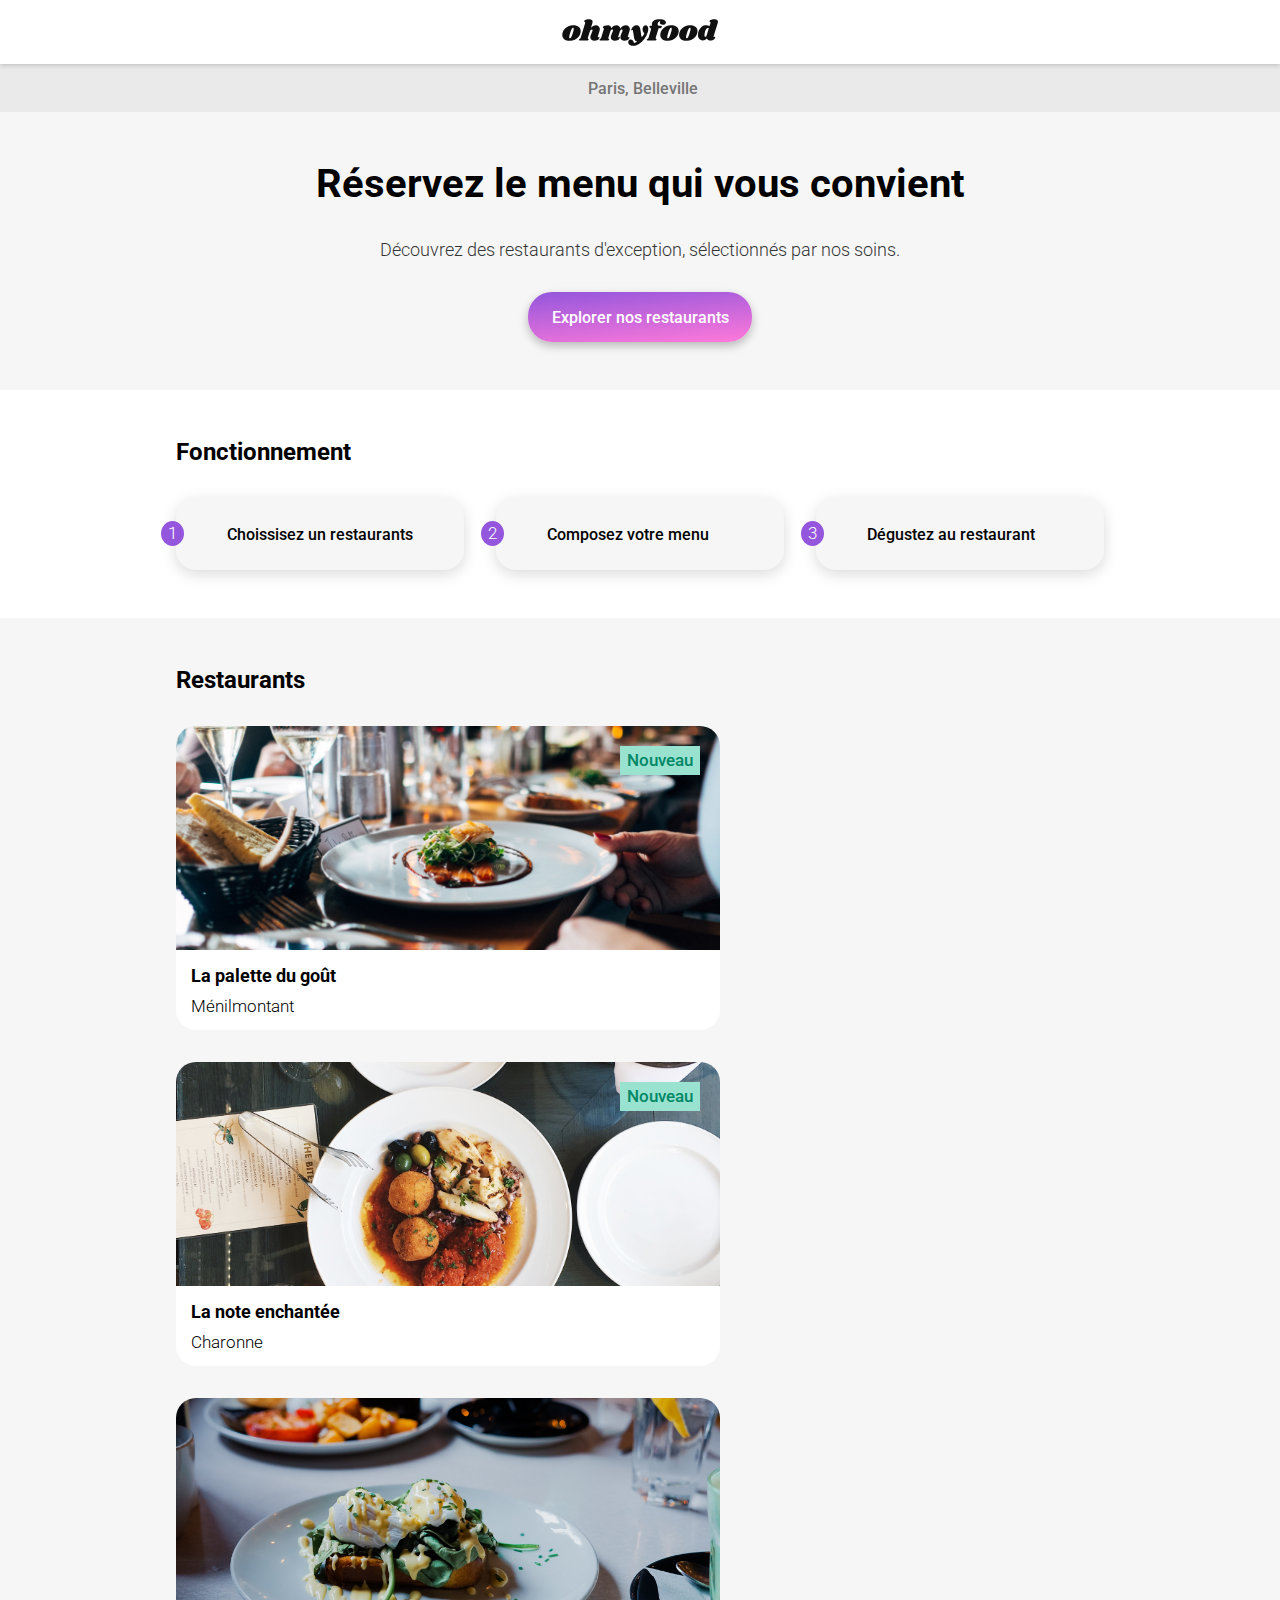
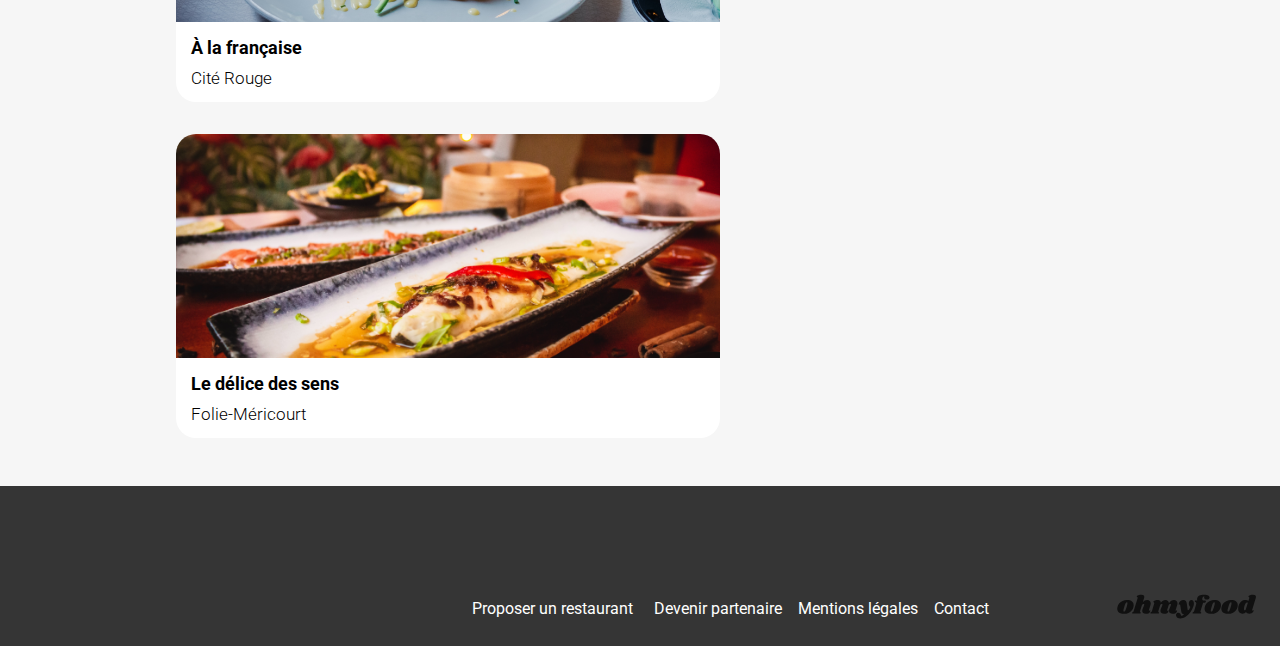
==== index.html @ 573a93ed "Ajout css du footer" ====
<!DOCTYPE html>
<html lang="en">

<head>
    <meta charset="UTF-8">
    <meta name="viewport" content="width=device-width, initial-scale=1.0">
    <title>Oh My Food</title>

    <link rel="stylesheet" href="https://cdnjs.cloudflare.com/ajax/libs/font-awesome/6.1.1/css/all.min.css"
        integrity="sha512-KfkfwYDsLkIlwQp6LFnl8zNdLGxu9YAA1QvwINks4PhcElQSvqcyVLLD9aMhXd13uQjoXtEKNosOWaZqXgel0g=="
        crossorigin="anonymous" referrerpolicy="no-referrer">
    <link rel="stylesheet" href="css/style.css">
</head>

<body>

    <header>
        <div class="nav">
            <img src="./images/logo/ohmyfood@2x.svg" alt="Logo Ohmyfood">
        </div>
        <div class="location">
            <i class="fa-solid fa-location-dot"></i>
            <input type="text" id="location-name" name="location-name" size="11" placeholder="Paris, Belleville">
        </div>
    </header>

    <main>

        <section class="introduction">
            <h1>Réservez le menu qui vous convient</h1>
            <h4>Découvrez des restaurants d'exception, sélectionnés par nos soins.</h4>
            <button class="btn">Explorer nos restaurants</button>
        </section>

        <section class="fonctionnement">
            <h3>Fonctionnement</h3>

            <div class="fonctionnement-container">
                <div class="fonctionnement-content">
                    <div class="fonctionnement-chiffre">
                        <p>1</p>
                    </div>
                    <i class="fa-solid fa-mobile-screen-button"></i>
                    <h6>Choissisez un restaurants</h6>
                </div>

                <div class="fonctionnement-content">
                    <div class="fonctionnement-chiffre">
                        <p>2</p>
                    </div>
                    <i class="fa-solid fa-list-ul"></i>
                    <h6>Composez votre menu</h6>
                </div>

                <div class="fonctionnement-content">
                    <div class="fonctionnement-chiffre">
                        <p>3</p>
                    </div>
                    <i class="fa-solid fa-store"></i>
                    <h6>Dégustez au restaurant</h6>
                </div>
            </div>
        </section>

        <section class="restaurants">

            <h3>Restaurants</h3>

            <div class="restaurants-container">
                <a href="menu-palette.html">
                    <article class="card card-information">
                        <div class="card-new">
                            <p>Nouveau</p>
                        </div>
                        <img src="./images/restaurants/jay-wennington-N_Y88TWmGwA-unsplash.jpg"
                            alt="Image du menu La palette du goût">
                        <div class="card-content">
                            <div class="card-txt">
                                <h5 class="card-title">La palette du goût</h5>
                                <p class="card-subtitle">Ménilmontant</p>
                            </div>
                            <div class="card-like">
                                <i class="fa-regular fa-heart" aria-hidden="true"></i>
                            </div>
                        </div>
                    </article>
                </a>

                <a href="menu-note.html">
                    <article class="card card-information">
                        <div class="card-new">
                            <p>Nouveau</p>
                        </div>
                        <img src="./images/restaurants/stil-u2Lp8tXIcjw-unsplash.jpg"
                            alt="Image du menu La note enchantée">
                        <div class="card-content">
                            <div class="card-txt">
                                <h5 class="card-title">La note enchantée</h5>
                                <p class="card-subtitle">Charonne</p>
                            </div>
                            <div class="card-like">
                                <i class="fa-regular fa-heart" aria-hidden="true"></i>
                            </div>
                        </div>
                    </article>
                </a>

                <a href="menu-francais.html">
                    <article class="card card-information">
                        <img src="./images/restaurants/toa-heftiba-DQKerTsQwi0-unsplash.jpg"
                            alt="Image du menu À la française">
                        <div class="card-content">
                            <div class="card-txt">
                                <h5 class="card-title">À la française</h5>
                                <p class="card-subtitle">Cité Rouge</p>
                            </div>
                            <div class="card-like">
                                <i class="fa-regular fa-heart" aria-hidden="true"></i>
                            </div>
                        </div>
                    </article>
                </a>

                <a href="menu-delice.html">
                    <article class="card card-information">
                        <img src="./images/restaurants/louis-hansel-shotsoflouis-qNBGVyOCY8Q-unsplash.jpg"
                            alt="Image du menu Le délice des sens">
                        <div class="card-content">
                            <div class="card-txt">
                                <h5 class="card-title">Le délice des sens</h5>
                                <p class="card-subtitle">Folie-Méricourt</p>
                            </div>
                            <div class="card-like">
                                <i class="fa-regular fa-heart" aria-hidden="true"></i>
                            </div>
                        </div>
                    </article>
                </a>
            </div>

        </section>

    </main>


    <footer>
        <div class="footer"><div class="footer-logo">
            <img src="./images/logo/ohmyfood@2x.svg" alt="Logo Ohmyfood footer">
        </div>
        <div class="footer-lien">
            <ul>
                <li>
                    <a href=""><i class="fa-solid fa-utensils"></i> Proposer un restaurant</a>
                    <a href=""><i class="fa-solid fa-handshake"></i> Devenir partenaire</a>
                    <a href="">Mentions légales</a>
                    <a href="">Contact</a>
                </li>
            </ul>
        </div></div>
        
    </footer>


</body>

</html>
---- css/style.css ----
@import url("https://fonts.googleapis.com/css2?family=Roboto:ital,wght@0,100;0,300;0,400;0,500;0,700;0,900;1,400;1,500&family=Shrikhand&display=swap");
.btn {
  height: 3.125rem;
  width: 14rem;
  background: linear-gradient(175deg, #9356DC 0%, #FF79DA 100%);
  box-shadow: 0px 4px 10px 0px rgba(0, 0, 0, 0.25);
  border-radius: 1.5rem;
  border: none;
  font-family: "Roboto", sans-serif;
  font-size: 1rem;
  font-weight: 500;
  line-height: normal;
  color: #000000;
  color: #fff;
}
.btn:hover {
  background: linear-gradient(0deg, rgba(255, 255, 255, 0.15) 0%, rgba(255, 255, 255, 0.15) 100%), linear-gradient(182deg, #9356DC 0%, #FF79DA 100%);
  box-shadow: 0px 4px 15px 0px rgba(0, 0, 0, 0.35);
}

footer {
  width: 100%;
  padding: 1.4rem 1.5rem;
  background-color: #353535;
}

.footer {
  display: flex;
  flex-direction: column;
  gap: 1rem;
}

footer ul {
  list-style-type: none;
  margin: unset;
  padding: unset;
}

footer li {
  display: flex;
  flex-direction: column;
  gap: 0.75rem;
  cursor: pointer;
}

footer a {
  color: #fff;
  font-family: Roboto;
  font-size: 1rem;
  font-style: normal;
  font-weight: 400;
}

.fa-utensils,
.fa-handshake {
  padding-right: 5px;
}

footer img {
  width: 8.6875rem;
  height: 1.6875rem;
}

.footer-logo path {
  fill: #fff;
}

/****** Media queries ***********/
@media screen and (min-width: 768px) {
  footer {
    display: flex;
    justify-content: flex-end;
    align-items: flex-end;
    height: 10rem;
  }
  .footer {
    flex-direction: row-reverse;
    align-items: center;
    gap: 8rem;
  }
  footer li {
    flex-direction: row;
    gap: 1rem;
  }
}
.nav {
  display: flex;
  justify-content: center;
  align-items: center;
  height: 4rem;
  background-color: #fff;
  box-shadow: 0px 2px 4px 0px rgba(0, 0, 0, 0.15);
  position: relative;
  z-index: 99;
}

.nav img {
  height: 3vh;
}

.nav-btn-return {
  position: absolute;
  left: 15px;
}

.fa-arrow-left {
  font-size: 1.25rem;
}

.location {
  display: flex;
  justify-content: center;
  align-items: center;
  gap: 1rem;
  height: 3rem;
  background-color: #EAEAEA;
}

input {
  font-family: "Roboto", sans-serif;
  font-size: 1rem;
  font-weight: 500;
  line-height: normal;
  color: #000000;
  border: none;
  background-color: transparent;
}

/*main {
    display: flex;
    flex-direction: column;
    gap: 5rem;
}*/
.introduction {
  width: 100%;
  display: flex;
  flex-direction: column;
  align-items: center;
  gap: 2rem;
  padding: 3rem 0;
  background-color: #F6F6F6;
  text-align: center;
}

.fonctionnement {
  display: flex;
  flex-direction: column;
  gap: 2rem;
  padding: 3rem 1rem;
}

.fonctionnement-container {
  display: flex;
  flex-direction: column;
  align-items: center;
  gap: 2rem;
}

.fonctionnement-content {
  width: 20rem;
  height: 4.5rem;
  border-radius: 1.25rem;
  background-color: #F6F6F6;
  box-shadow: 0px 4px 15px 0px rgba(0, 0, 0, 0.15);
  display: flex;
  align-items: center;
  gap: 1rem;
  position: relative;
  padding: 35px;
}

.fonctionnement-chiffre {
  width: 8%;
  height: 35%;
  background-color: #9356DC;
  border-radius: 100%;
  display: flex;
  align-items: center;
  justify-content: center;
  position: absolute;
  top: 22.5px;
  left: -15px;
}

.fonctionnement-chiffre p {
  color: #FFFFFF;
}

.fa-mobile-screen-button,
.fa-list-ul {
  color: #7E7E7E;
}

.fa-store {
  color: #9356DC;
}

.restaurants {
  padding: 3rem 1rem;
  background-color: #F6F6F6;
}

.restaurants-container {
  display: flex;
  flex-direction: column;
  gap: 2rem;
  margin-top: 2rem;
}

.card-information {
  position: relative;
  display: flex;
  flex-direction: column;
  width: 100%;
}

.card-information .card-new {
  position: absolute;
  top: 20px;
  right: 20px;
  display: flex;
  justify-content: center;
  align-items: center;
  background-color: #99E2D0;
  width: 5rem;
  height: 1.8rem;
}

.card-information .card-new p {
  color: #008766;
  font-weight: 500;
}

.card-information img {
  -o-object-fit: cover;
     object-fit: cover;
  height: 14rem;
  border-radius: 20px 20px 0 0;
}

.card-information .card-content {
  display: flex;
  flex-direction: row;
  align-items: center;
  justify-content: space-between;
  padding: 15px;
}

.card-information .card-title {
  padding-bottom: 10px;
}

.card-information .card-like .fa-heart {
  font-size: 2rem;
}

/****** Media queries ***********/
@media screen and (min-width: 768px) and (max-width: 1024px) {
  .restaurants {
    padding: 3rem 11rem;
  }
  .restaurants-container {
    flex-direction: row;
    flex-wrap: wrap;
    justify-content: space-between;
  }
  .card {
    width: 34rem;
    height: 19rem;
  }
}
@media screen and (min-width: 1024px) {
  .fonctionnement {
    padding: 3rem 11rem;
  }
  .fonctionnement-container {
    flex-direction: row;
    justify-content: space-between;
  }
  .restaurants {
    padding: 3rem 11rem;
  }
  .restaurants-container {
    flex-direction: row;
    flex-wrap: wrap;
    justify-content: space-between;
  }
  .card {
    width: 34rem;
    height: 19rem;
  }
}
.background-image-palette {
  background-image: url(/images/restaurants/toa-heftiba-DQKerTsQwi0-unsplash.jpg);
  background-position: center;
  background-size: cover;
  height: 17rem;
}

.main-information {
  width: 100%;
  background-color: #b4a7de;
  border-top-left-radius: 30px;
  border-top-right-radius: 30px;
  padding: 3rem 1rem;
  display: flex;
  flex-direction: column;
  gap: 3rem;
  align-items: center;
}

.menu-title {
  display: flex;
  align-items: center;
  justify-content: space-between;
  gap: 3rem;
}

.menu-subtitle h6 {
  font-weight: 300;
  text-transform: uppercase;
}

.line-menu-subtitle {
  width: 2.5rem;
  height: 0.1875rem;
  background-color: #99E2D0;
  margin: 5px 0;
}

.entree-container,
.plats-container,
.desserts-container {
  display: flex;
  flex-direction: column;
  gap: 0.75rem;
}

.card-menu {
  display: flex;
  align-items: flex-end;
  justify-content: space-between;
  padding: 1rem;
  width: 21rem;
  height: auto;
}

.card-menu-price span {
  color: #353535;
  font-family: Roboto;
  font-size: 1rem;
  font-weight: 700;
  line-height: normal;
}

.menu-btn {
  display: flex;
  justify-content: center;
}

/*@media screen and (min-width: 61.25em){}*/
* {
  box-sizing: border-box;
  margin: 0;
}

h1 {
  font-family: "Roboto", sans-serif;
  font-size: 1.5rem;
  font-weight: 700;
  line-height: normal;
  color: #000000;
}
@media screen and (min-width: 61.25em) {
  h1 {
    font-size: 2.5rem;
  }
}

h2 {
  font-family: "Shrikhand", cursive;
  font-size: 1.75rem;
  font-weight: 400;
  line-height: normal;
  color: #000000;
}

h3 {
  font-family: "Roboto", sans-serif;
  font-size: 1.5rem;
  font-weight: 700;
  line-height: normal;
  color: #000000;
}

h4 {
  font-family: "Roboto", sans-serif;
  font-size: 1.125rem;
  font-weight: 300;
  line-height: normal;
  color: #353535;
}

h5 {
  font-family: "Roboto", sans-serif;
  font-size: 1.125rem;
  font-weight: 700;
  line-height: normal;
  color: #000000;
}

h6 {
  font-family: "Roboto", sans-serif;
  font-size: 1rem;
  font-weight: 500;
  line-height: normal;
  color: #000000;
}

h7 {
  font-family: "Roboto", sans-serif;
  font-size: 1.125rem;
  font-weight: 500;
  line-height: normal;
  color: #000000;
}

p {
  font-family: "Roboto", sans-serif;
  font-size: 1.0625rem;
  font-weight: 300;
  line-height: normal;
  color: #000000;
}

a {
  text-decoration: none;
  color: #000;
}

.card {
  border-radius: 20px;
  background-color: white;
}/*# sourceMappingURL=style.css.map */
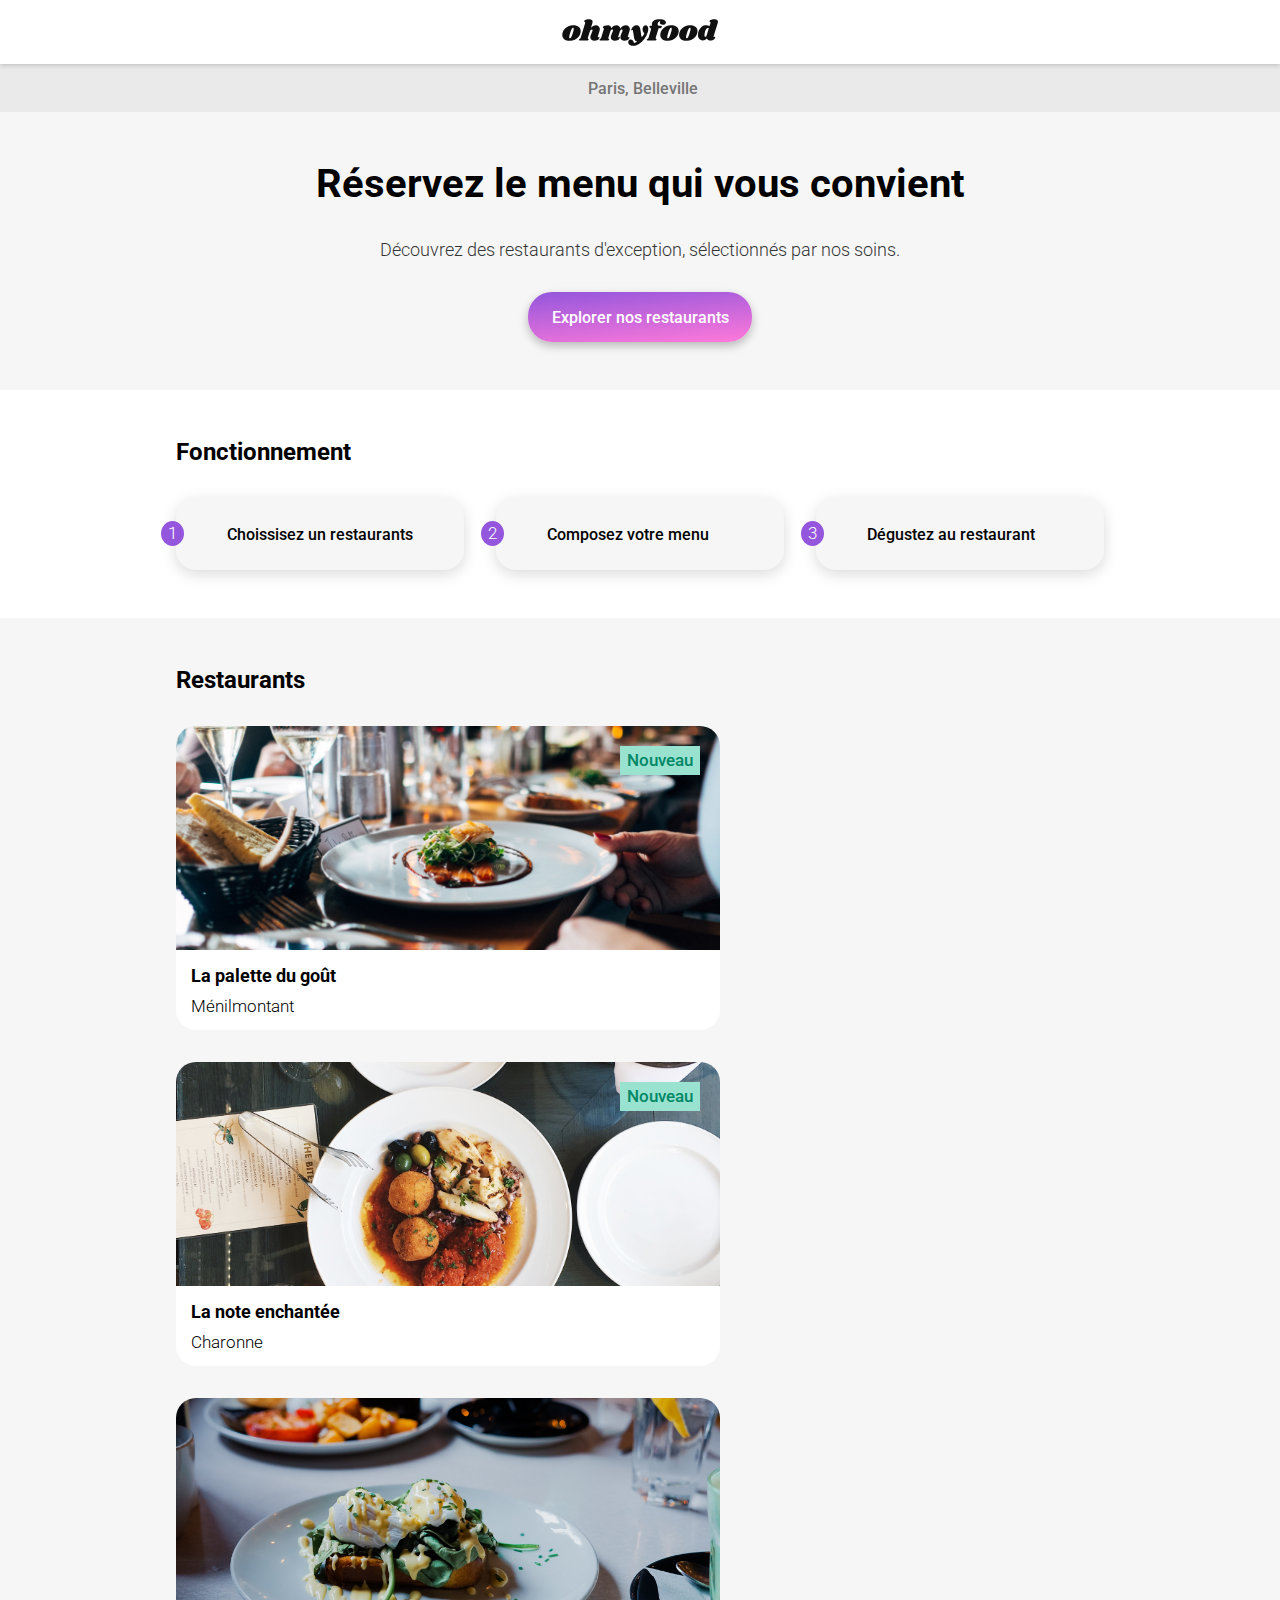
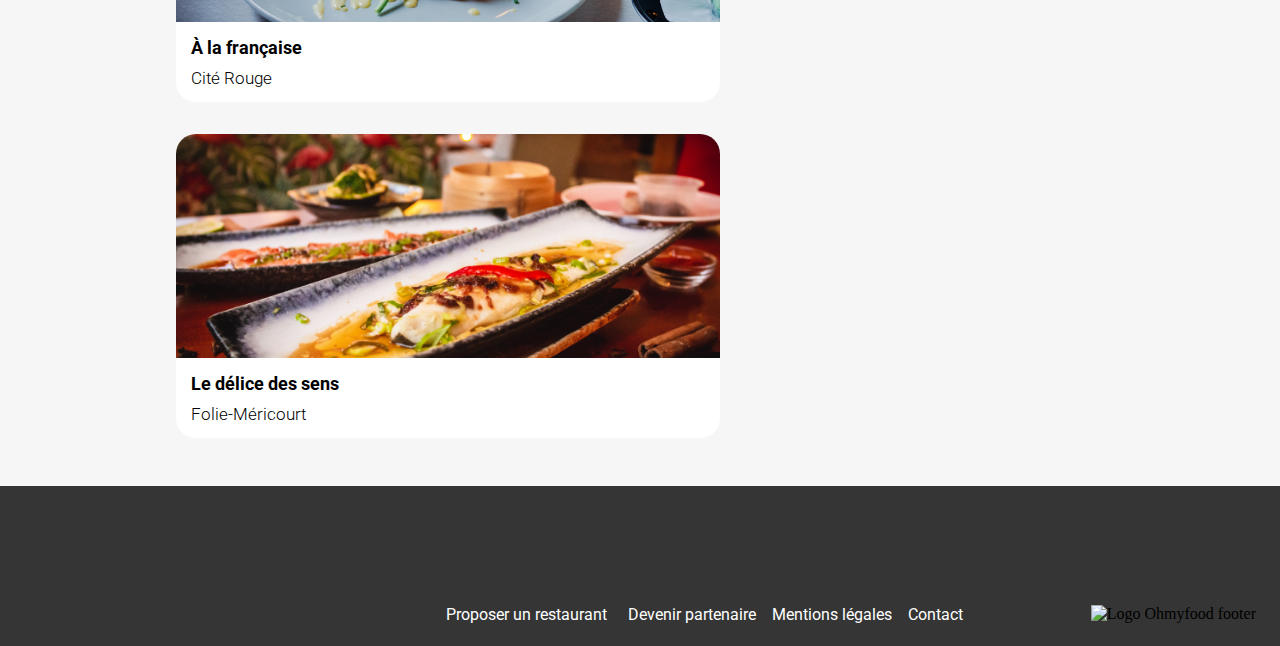
==== commit 4881a762: "Correction footer sur toutes les pages html" ====
--- a/index.html
+++ b/index.html
@@ -145,7 +145,7 @@
 
     <footer>
         <div class="footer"><div class="footer-logo">
-            <img src="./images/logo/ohmyfood@2x.svg" alt="Logo Ohmyfood footer">
+            <img src="./images/logo/ohmyfood_white.svg" alt="Logo Ohmyfood footer">
         </div>
         <div class="footer-lien">
             <ul>
@@ -156,8 +156,6 @@
                     <a href="">Contact</a>
                 </li>
             </ul>
-        </div></div>
-        
     </footer>
 
 
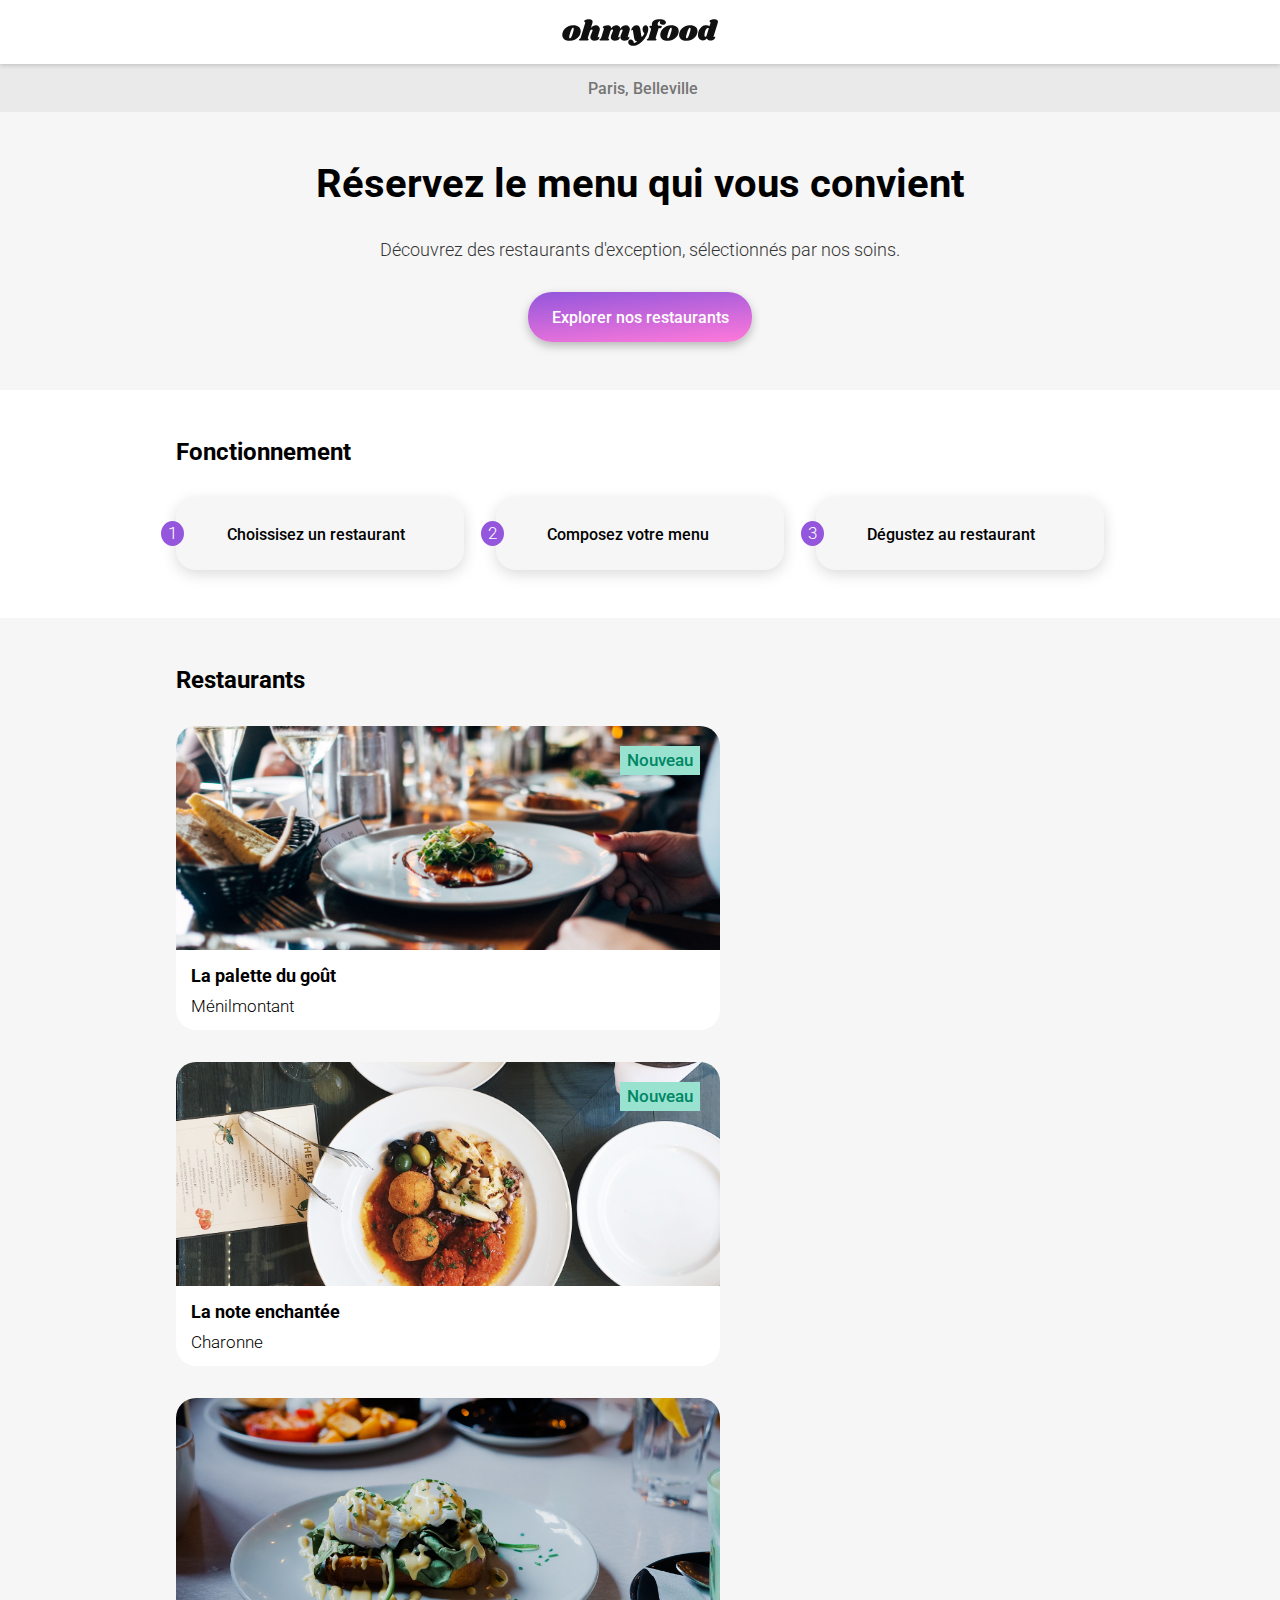
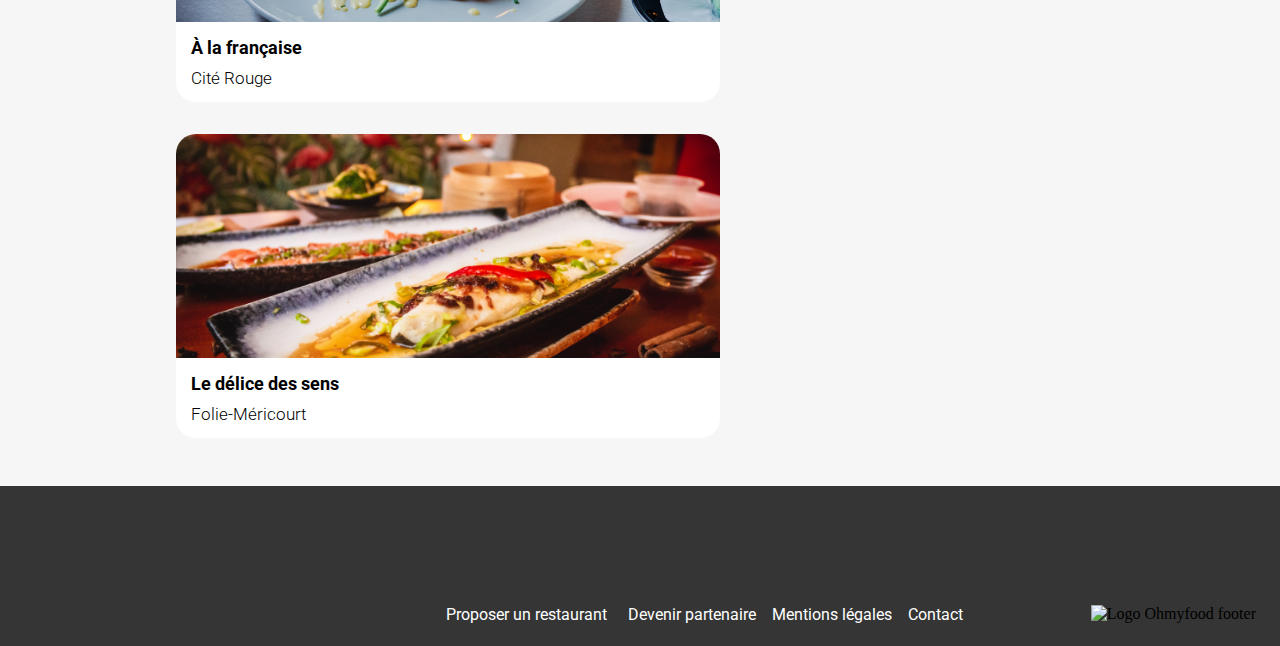
==== commit c90357b1: "Modification des pages html en responsive" ====
--- a/index.html
+++ b/index.html
@@ -13,10 +13,15 @@
 </head>
 
 <body>
+    <div id="loader">
+        <div></div>
+        <div></div>
+        <div></div>
+    </div>
 
     <header>
         <div class="nav">
-            <img src="./images/logo/ohmyfood@2x.svg" alt="Logo Ohmyfood">
+            <a href="index.html"><img src="./images/logo/ohmyfood@2x.svg" alt="Logo Ohmyfood"></a>
         </div>
         <div class="location">
             <i class="fa-solid fa-location-dot"></i>
@@ -29,7 +34,7 @@
         <section class="introduction">
             <h1>Réservez le menu qui vous convient</h1>
             <h4>Découvrez des restaurants d'exception, sélectionnés par nos soins.</h4>
-            <button class="btn">Explorer nos restaurants</button>
+            <a href="#restaurants" class="btn">Explorer nos restaurants</a>
         </section>
 
         <section class="fonctionnement">
@@ -41,7 +46,7 @@
                         <p>1</p>
                     </div>
                     <i class="fa-solid fa-mobile-screen-button"></i>
-                    <h6>Choissisez un restaurants</h6>
+                    <h6>Choissisez un restaurant</h6>
                 </div>
 
                 <div class="fonctionnement-content">
@@ -62,7 +67,7 @@
             </div>
         </section>
 
-        <section class="restaurants">
+        <section class="restaurants" id="restaurants">
 
             <h3>Restaurants</h3>
 
@@ -80,7 +85,9 @@
                                 <p class="card-subtitle">Ménilmontant</p>
                             </div>
                             <div class="card-like">
-                                <i class="fa-regular fa-heart" aria-hidden="true"></i>
+                                <input type="checkbox" id="one">
+                                <label for="one" id="label-like-check"><i class="fa-regular fa-heart"></i>
+                                    <ins id="ins-like-check"><i class="fa-solid fa-heart fa-heart-full"></i></ins></label>
                             </div>
                         </div>
                     </article>
@@ -98,8 +105,11 @@
                                 <h5 class="card-title">La note enchantée</h5>
                                 <p class="card-subtitle">Charonne</p>
                             </div>
+                            
                             <div class="card-like">
-                                <i class="fa-regular fa-heart" aria-hidden="true"></i>
+                                <input type="checkbox" id="two">
+                                <label for="two" id="label-like-check"><i class="fa-regular fa-heart"></i>
+                                    <ins id="ins-like-check"><i class="fa-solid fa-heart" id="fa-heart-active"></i></ins></label>
                             </div>
                         </div>
                     </article>
@@ -115,7 +125,9 @@
                                 <p class="card-subtitle">Cité Rouge</p>
                             </div>
                             <div class="card-like">
-                                <i class="fa-regular fa-heart" aria-hidden="true"></i>
+                                <input type="checkbox" id="three">
+                                <label for="three" id="label-like-check"><i class="fa-regular fa-heart"></i>
+                                    <ins id="ins-like-check"><i class="fa-solid fa-heart fa-heart-full"></i></ins></label>
                             </div>
                         </div>
                     </article>
@@ -131,7 +143,9 @@
                                 <p class="card-subtitle">Folie-Méricourt</p>
                             </div>
                             <div class="card-like">
-                                <i class="fa-regular fa-heart" aria-hidden="true"></i>
+                                <input type="checkbox" id="four">
+                                <label for="four" id="label-like-check"><i class="fa-regular fa-heart"></i>
+                                    <ins id="ins-like-check"><i class="fa-solid fa-heart fa-heart-full"></i></ins></label>
                             </div>
                         </div>
                     </article>
@@ -153,7 +167,7 @@
                     <a href=""><i class="fa-solid fa-utensils"></i> Proposer un restaurant</a>
                     <a href=""><i class="fa-solid fa-handshake"></i> Devenir partenaire</a>
                     <a href="">Mentions légales</a>
-                    <a href="">Contact</a>
+                    <a href="ohmyfood.contact@ohmyfood.fr" target="_blank">Contact</a>
                 </li>
             </ul>
     </footer>
--- a/css/style.css
+++ b/css/style.css
@@ -1,5 +1,32 @@
 @import url("https://fonts.googleapis.com/css2?family=Roboto:ital,wght@0,100;0,300;0,400;0,500;0,700;0,900;1,400;1,500&family=Shrikhand&display=swap");
+.entree-container, .plats-container, .desserts-container {
+  animation: appearing 5s;
+}
+
+.entree-container {
+  animation-delay: 0s;
+}
+
+.plats-container {
+  animation-delay: 0.5s;
+}
+
+.desserts-container {
+  animation-delay: 0.1s;
+}
+
+@keyframes appearing {
+  0% {
+    opacity: 0;
+  }
+  100% {
+    opacity: 1;
+  }
+}
 .btn {
+  display: flex;
+  justify-content: center;
+  align-items: center;
   height: 3.125rem;
   width: 14rem;
   background: linear-gradient(175deg, #9356DC 0%, #FF79DA 100%);
@@ -18,6 +45,255 @@
   box-shadow: 0px 4px 15px 0px rgba(0, 0, 0, 0.35);
 }
 
+input[type=checkbox] {
+  display: none;
+}
+
+input[type=checkbox] + label {
+  position: relative;
+  display: flex;
+  overflow: hidden;
+  cursor: pointer;
+}
+
+input[type=checkbox] + label > ins {
+  position: absolute;
+  display: block;
+  width: 100%;
+  height: 100%;
+}
+
+.card-like .fa-heart {
+  font-size: 2rem;
+}
+
+.title-like .fa-heart {
+  font-size: 1.5rem;
+}
+
+input[type=checkbox] + #label-like-check > #ins-like-check {
+  overflow: hidden;
+}
+
+input[type=checkbox] + #label-like-check > #ins-like-check > .fa-heart-full {
+  position: absolute;
+}
+
+input[type=checkbox]:checked + #label-like-check > #ins-like-check > .fa-heart-full {
+  background: linear-gradient(#FF79DA, #9356DC);
+  -webkit-background-clip: text;
+          background-clip: text;
+  color: transparent;
+  animation: checkbox-like-check 300ms cubic-bezier(0.4, 0, 0.23, 1) forwards;
+}
+
+input[type=checkbox]:not(:checked) + #label-like-check > #ins-like-check > .fa-heart-full {
+  background: linear-gradient(#FF79DA, #9356DC);
+  -webkit-background-clip: text;
+          background-clip: text;
+  color: transparent;
+  animation: checkbox-like-uncheck 300ms cubic-bezier(0.4, 0, 0.23, 1) forwards;
+}
+
+input[type=checkbox]:checked + #label-like-check > #ins-like-check > #fa-heart-active {
+  background: linear-gradient(#FF79DA, #9356DC);
+  -webkit-background-clip: text;
+          background-clip: text;
+  color: transparent;
+  animation: checkbox-like-active-check 300ms cubic-bezier(0.4, 0, 0.23, 1) forwards;
+}
+
+input[type=checkbox]:not(:checked) + #label-like-check > #ins-like-check > #fa-heart-active {
+  background: linear-gradient(#FF79DA, #9356DC);
+  -webkit-background-clip: text;
+          background-clip: text;
+  color: transparent;
+  animation: checkbox-like-active-uncheck 300ms cubic-bezier(0.4, 0, 0.23, 1) forwards;
+}
+
+@keyframes checkbox-like-check {
+  0% {
+    transform: translate3d(0, 100%, 0);
+  }
+  100% {
+    transform: translate3d(0, 0, 0);
+  }
+}
+@keyframes checkbox-like-uncheck {
+  0% {
+    transform: translate3d(0, 0, 0);
+  }
+  100% {
+    transform: translate3d(0, 100%, 0);
+  }
+}
+@keyframes checkbox-like-active-check {
+  0% {
+    transform: translate3d(0, 0, 0);
+  }
+  100% {
+    transform: translate3d(0, 100%, 0);
+  }
+}
+@keyframes checkbox-like-active-uncheck {
+  0% {
+    transform: translate3d(0, 100%, 0);
+  }
+  100% {
+    transform: translate3d(0, 0, 0);
+  }
+}
+input[type=checkbox] + #label-menu-check {
+  align-items: center;
+  width: 100%;
+}
+
+input[type=checkbox] + #label-menu-check > #ins-menu-check {
+  left: 83%;
+}
+
+input[type=checkbox] + #label-menu-check > #ins-menu-check > .fa-circle-check {
+  position: absolute;
+  display: none;
+}
+
+input[type=checkbox]:checked + #label-menu-check > #ins-menu-check > .fa-circle-check {
+  display: flex;
+  justify-content: center;
+  align-items: center;
+  border-top-right-radius: 20px;
+  border-bottom-right-radius: 20px;
+  background-color: #99E2D0;
+  width: 4rem;
+  height: 100%;
+  font-size: 1.3rem;
+  animation: checkbox-menu-check 300ms cubic-bezier(0.4, 0, 0.23, 1) forwards;
+}
+
+input[type=checkbox]:not(:checked) + #label-menu-check > #ins-menu-check > .fa-circle-check {
+  display: flex;
+  justify-content: center;
+  align-items: center;
+  border-top-right-radius: 20px;
+  border-bottom-right-radius: 20px;
+  background-color: #99E2D0;
+  width: 4rem;
+  height: 100%;
+  font-size: 1.3rem;
+  animation: checkbox-menu-uncheck 300ms cubic-bezier(0.4, 0, 0.23, 1) forwards;
+}
+
+input[type=checkbox]:checked + #label-menu-check > .card-menu-container {
+  width: 82%;
+  animation: slidein 300ms cubic-bezier(0.4, 0, 0.23, 1) forwards;
+}
+
+input[type=checkbox]:not(:checked) + #label-menu-check > .card-menu-container {
+  width: 82%;
+  animation: slideout 300ms cubic-bezier(0.4, 0, 0.23, 1) forwards;
+}
+
+@keyframes checkbox-menu-check {
+  0% {
+    transform: translate3d(100%, 0, 0);
+  }
+  100% {
+    transform: translate3d(0, 0, 0);
+  }
+}
+@keyframes checkbox-menu-uncheck {
+  0% {
+    transform: translate3d(0, 0, 0);
+  }
+  100% {
+    transform: translate3d(100%, 0, 0);
+  }
+}
+@keyframes slidein {
+  0% {
+    width: 100%;
+  }
+  100% {
+    width: 82%;
+  }
+}
+@keyframes slideout {
+  0% {
+    width: 82%;
+  }
+  100% {
+    width: 100%;
+  }
+}
+/****** Media queries ***********/
+@media screen and (min-width: 768px) {
+  input[type=checkbox] + #label-menu-check > #ins-menu-check {
+    left: 90%;
+  }
+}
+#loader {
+  height: 100vh;
+  width: 100%;
+  position: fixed;
+  top: 0;
+  left: 0;
+  background: linear-gradient(175deg, #9356DC 0%, #FF79DA 100%);
+  display: flex;
+  justify-content: center;
+  align-items: center;
+  animation: loader 3s;
+  z-index: -99;
+}
+
+#loader div {
+  background-color: white;
+  width: 20px;
+  height: 20px;
+  margin: 10px;
+  border-radius: 50px;
+  position: relative;
+  animation: jump 1s infinite;
+}
+
+#loader div:nth-of-type(1) {
+  animation-delay: 0s;
+}
+
+#loader div:nth-of-type(2) {
+  animation-delay: 0.3s;
+}
+
+#loader div:nth-of-type(3) {
+  animation-delay: 0.5s;
+}
+
+@keyframes jump {
+  0% {
+    top: 0;
+    opacity: 0.8;
+  }
+  50% {
+    top: 20px;
+    opacity: 1;
+  }
+  100% {
+    top: 0;
+    opacity: 0.6;
+  }
+}
+@keyframes loader {
+  0% {
+    opacity: 0;
+    z-index: 99;
+  }
+  50% {
+    opacity: 1;
+    z-index: 99;
+  }
+  100% {
+    opacity: 0;
+  }
+}
 footer {
   width: 100%;
   padding: 1.4rem 1.5rem;
@@ -91,11 +367,13 @@
   background-color: #fff;
   box-shadow: 0px 2px 4px 0px rgba(0, 0, 0, 0.15);
   position: relative;
-  z-index: 99;
 }
 
 .nav img {
   height: 3vh;
+  display: flex;
+  justify-content: center;
+  align-items: center;
 }
 
 .nav-btn-return {
@@ -116,7 +394,7 @@
   background-color: #EAEAEA;
 }
 
-input {
+#location-name {
   font-family: "Roboto", sans-serif;
   font-size: 1rem;
   font-weight: 500;
@@ -126,11 +404,6 @@
   background-color: transparent;
 }
 
-/*main {
-    display: flex;
-    flex-direction: column;
-    gap: 5rem;
-}*/
 .introduction {
   width: 100%;
   display: flex;
@@ -147,6 +420,7 @@
   flex-direction: column;
   gap: 2rem;
   padding: 3rem 1rem;
+  background-color: #fff;
 }
 
 .fonctionnement-container {
@@ -250,10 +524,6 @@
   padding-bottom: 10px;
 }
 
-.card-information .card-like .fa-heart {
-  font-size: 2rem;
-}
-
 /****** Media queries ***********/
 @media screen and (min-width: 768px) and (max-width: 1024px) {
   .restaurants {
@@ -290,16 +560,16 @@
     height: 19rem;
   }
 }
-.background-image-palette {
-  background-image: url(/images/restaurants/toa-heftiba-DQKerTsQwi0-unsplash.jpg);
-  background-position: center;
-  background-size: cover;
+.background-image-menu img {
+  width: 100%;
   height: 17rem;
+  -o-object-fit: cover;
+     object-fit: cover;
 }
 
 .main-information {
   width: 100%;
-  background-color: #b4a7de;
+  background-color: #F6F6F6;
   border-top-left-radius: 30px;
   border-top-right-radius: 30px;
   padding: 3rem 1rem;
@@ -307,6 +577,8 @@
   flex-direction: column;
   gap: 3rem;
   align-items: center;
+  position: relative;
+  margin-top: -30px;
 }
 
 .menu-title {
@@ -338,11 +610,30 @@
 
 .card-menu {
   display: flex;
+  justify-content: space-between;
+  width: 22.5rem;
+  height: 5rem;
+  overflow: hidden;
+}
+
+.card-menu-container {
+  padding: 1rem;
+  display: flex;
+  flex-direction: row;
   align-items: flex-end;
-  justify-content: space-between;
-  padding: 1rem;
-  width: 21rem;
-  height: auto;
+  gap: 1rem;
+  width: 100%;
+}
+
+.fa-circle-check {
+  color: white;
+}
+
+.card-menu-text {
+  width: 90%;
+  overflow: hidden;
+  text-overflow: ellipsis;
+  white-space: nowrap;
 }
 
 .card-menu-price span {
@@ -358,9 +649,31 @@
   justify-content: center;
 }
 
+/****** Media queries ***********/
+@media screen and (min-width: 768px) {
+  .menu-container {
+    display: flex;
+    justify-content: center;
+  }
+  .main-information {
+    width: 66rem;
+  }
+  .card-menu {
+    width: 40rem;
+  }
+  .card-menu-container {
+    padding: 1rem;
+    display: flex;
+    flex-direction: row;
+    align-items: flex-end;
+    gap: 1rem;
+    width: 100%;
+  }
+}
 /*@media screen and (min-width: 61.25em){}*/
 * {
   box-sizing: border-box;
+  scroll-behavior: smooth;
   margin: 0;
 }
 
@@ -440,5 +753,5 @@
 
 .card {
   border-radius: 20px;
-  background-color: white;
+  background-color: #fff;
 }/*# sourceMappingURL=style.css.map */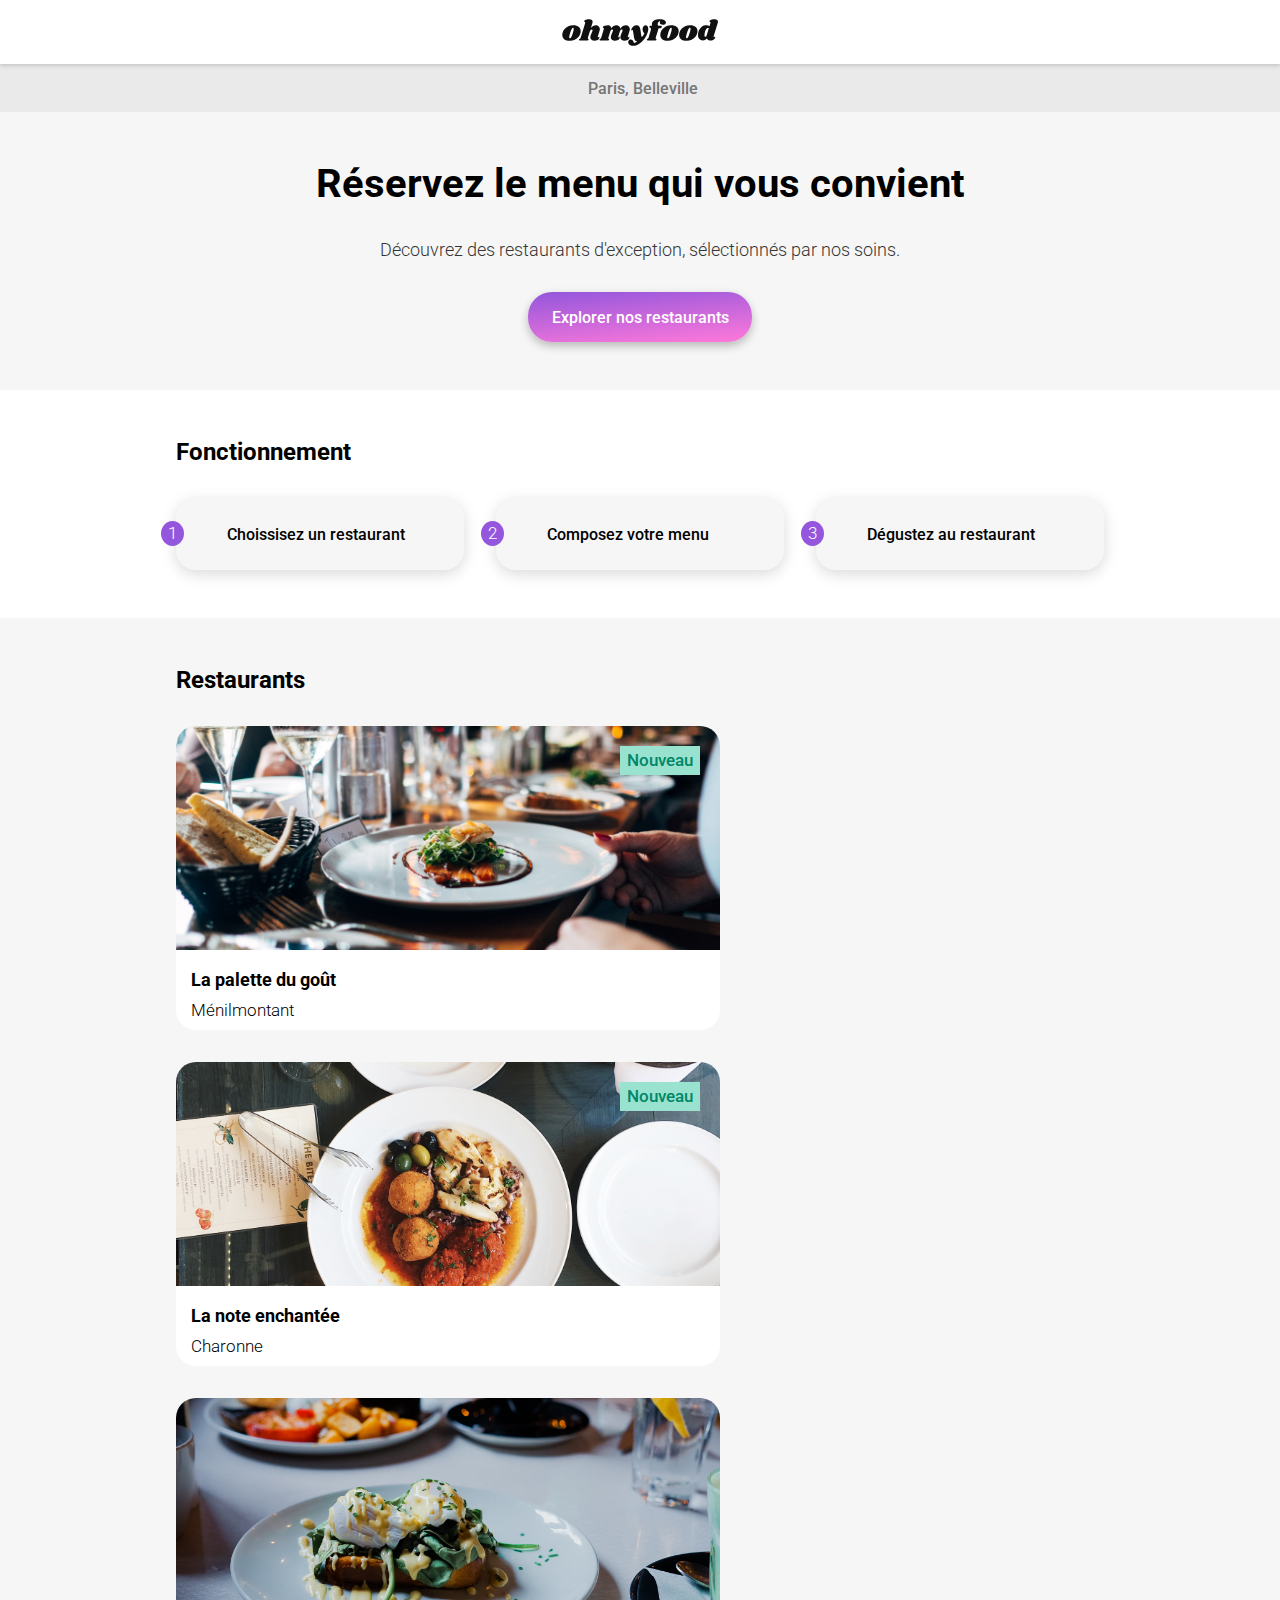
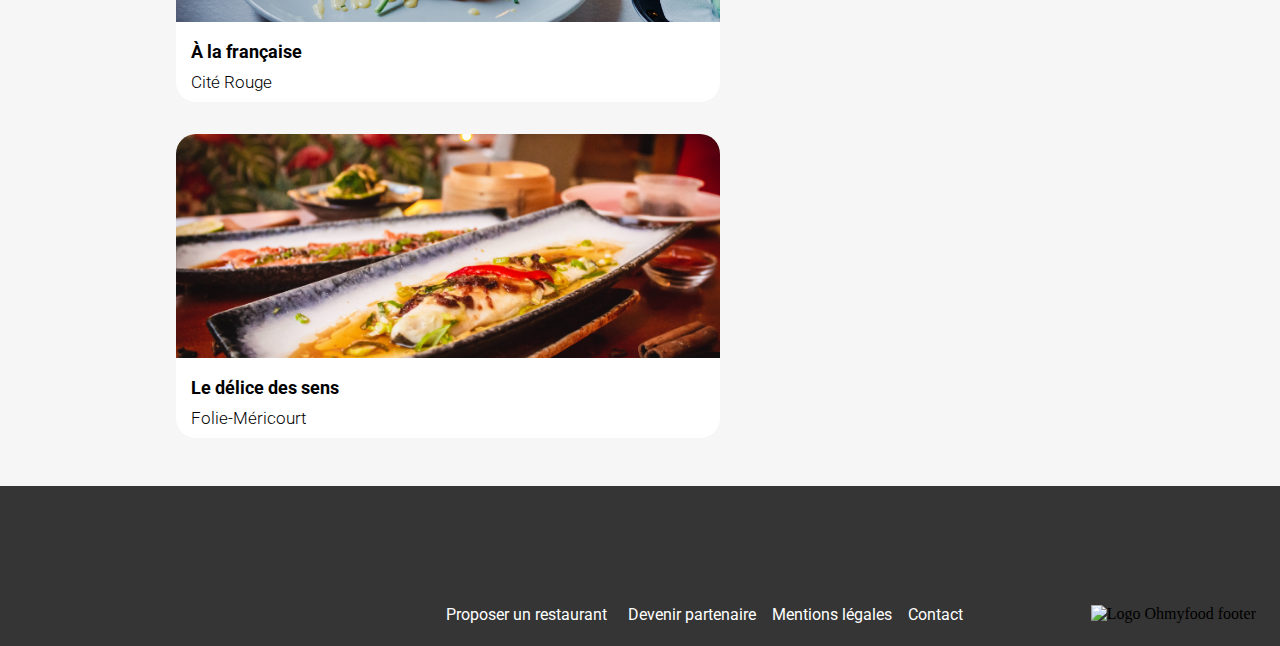
==== commit 9c11456c: "Modification des sélecteurs id en class / retrait des inputs de la balise a" ====
--- a/index.html
+++ b/index.html
@@ -72,84 +72,98 @@
             <h3>Restaurants</h3>
 
             <div class="restaurants-container">
-                <a href="menu-palette.html">
-                    <article class="card card-information">
+
+                <article class="card card-information">
+                    <a href="menu-palette.html">
                         <div class="card-new">
                             <p>Nouveau</p>
                         </div>
+
                         <img src="./images/restaurants/jay-wennington-N_Y88TWmGwA-unsplash.jpg"
                             alt="Image du menu La palette du goût">
-                        <div class="card-content">
+                    </a>
+                    <div class="card-content">
+                        <a href="menu-palette.html">
                             <div class="card-txt">
                                 <h5 class="card-title">La palette du goût</h5>
                                 <p class="card-subtitle">Ménilmontant</p>
                             </div>
-                            <div class="card-like">
-                                <input type="checkbox" id="one">
-                                <label for="one" id="label-like-check"><i class="fa-regular fa-heart"></i>
-                                    <ins id="ins-like-check"><i class="fa-solid fa-heart fa-heart-full"></i></ins></label>
-                            </div>
+                        </a>
+                        <div class="card-like">
+                            <input type="checkbox" id="one">
+                            <label for="one" class="label-like-check"><i class="fa-regular fa-heart"></i>
+                                <ins class="ins-like-check"><i
+                                        class="fa-solid fa-heart fa-heart-full"></i></ins></label>
                         </div>
-                    </article>
-                </a>
+                    </div>
+                </article>
 
-                <a href="menu-note.html">
-                    <article class="card card-information">
+                <article class="card card-information">
+                    <a href="menu-note.html">
                         <div class="card-new">
                             <p>Nouveau</p>
                         </div>
+                        
                         <img src="./images/restaurants/stil-u2Lp8tXIcjw-unsplash.jpg"
                             alt="Image du menu La note enchantée">
-                        <div class="card-content">
+                    </a>
+                    <div class="card-content">
+                        <a href="menu-note.html">
                             <div class="card-txt">
                                 <h5 class="card-title">La note enchantée</h5>
                                 <p class="card-subtitle">Charonne</p>
                             </div>
-                            
-                            <div class="card-like">
-                                <input type="checkbox" id="two">
-                                <label for="two" id="label-like-check"><i class="fa-regular fa-heart"></i>
-                                    <ins id="ins-like-check"><i class="fa-solid fa-heart" id="fa-heart-active"></i></ins></label>
-                            </div>
+                        </a>
+                        <div class="card-like">
+                            <input type="checkbox" id="two">
+                            <label for="two" class="label-like-check"><i class="fa-regular fa-heart"></i>
+                                <ins class="ins-like-check"><i class="fa-solid fa-heart"
+                                        id="fa-heart-active"></i></ins></label>
                         </div>
-                    </article>
-                </a>
+                    </div>
+                </article>
 
-                <a href="menu-francais.html">
-                    <article class="card card-information">
+                <article class="card card-information">
+                    <a href="menu-francais.html">
                         <img src="./images/restaurants/toa-heftiba-DQKerTsQwi0-unsplash.jpg"
                             alt="Image du menu À la française">
-                        <div class="card-content">
+                    </a>
+                    <div class="card-content">
+                        <a href="menu-francais.html">
                             <div class="card-txt">
                                 <h5 class="card-title">À la française</h5>
                                 <p class="card-subtitle">Cité Rouge</p>
                             </div>
-                            <div class="card-like">
-                                <input type="checkbox" id="three">
-                                <label for="three" id="label-like-check"><i class="fa-regular fa-heart"></i>
-                                    <ins id="ins-like-check"><i class="fa-solid fa-heart fa-heart-full"></i></ins></label>
-                            </div>
+                        </a>
+                        <div class="card-like">
+                            <input type="checkbox" id="three">
+                            <label for="three" class="label-like-check"><i class="fa-regular fa-heart"></i>
+                                <ins class="ins-like-check"><i
+                                        class="fa-solid fa-heart fa-heart-full"></i></ins></label>
                         </div>
-                    </article>
-                </a>
+                    </div>
+                </article>
 
-                <a href="menu-delice.html">
-                    <article class="card card-information">
+                <article class="card card-information">
+                    <a href="menu-delice.html">
                         <img src="./images/restaurants/louis-hansel-shotsoflouis-qNBGVyOCY8Q-unsplash.jpg"
                             alt="Image du menu Le délice des sens">
-                        <div class="card-content">
+                    </a>
+                    <div class="card-content">
+                        <a href="menu-delice.html">
                             <div class="card-txt">
                                 <h5 class="card-title">Le délice des sens</h5>
                                 <p class="card-subtitle">Folie-Méricourt</p>
                             </div>
-                            <div class="card-like">
-                                <input type="checkbox" id="four">
-                                <label for="four" id="label-like-check"><i class="fa-regular fa-heart"></i>
-                                    <ins id="ins-like-check"><i class="fa-solid fa-heart fa-heart-full"></i></ins></label>
-                            </div>
+                        </a>
+                        <div class="card-like">
+                            <input type="checkbox" id="four">
+                            <label for="four" class="label-like-check"><i class="fa-regular fa-heart"></i>
+                                <ins class="ins-like-check"><i
+                                        class="fa-solid fa-heart fa-heart-full"></i></ins></label>
                         </div>
-                    </article>
-                </a>
+                    </div>
+                </article>
             </div>
 
         </section>
@@ -158,18 +172,19 @@
 
 
     <footer>
-        <div class="footer"><div class="footer-logo">
-            <img src="./images/logo/ohmyfood_white.svg" alt="Logo Ohmyfood footer">
+        <div class="footer">
+            <div class="footer-logo"><img src="./images/logo/ohmyfood_white.svg" alt="Logo Ohmyfood footer"></div>
+            <div class="footer-lien">
+                <ul>
+                    <li>
+                        <a href=""><i class="fa-solid fa-utensils"></i> Proposer un restaurant</a>
+                        <a href=""><i class="fa-solid fa-handshake"></i> Devenir partenaire</a>
+                        <a href="">Mentions légales</a>
+                        <a href="ohmyfood.contact@ohmyfood.fr" target="_blank">Contact</a>
+                    </li>
+                </ul>
+            </div>
         </div>
-        <div class="footer-lien">
-            <ul>
-                <li>
-                    <a href=""><i class="fa-solid fa-utensils"></i> Proposer un restaurant</a>
-                    <a href=""><i class="fa-solid fa-handshake"></i> Devenir partenaire</a>
-                    <a href="">Mentions légales</a>
-                    <a href="ohmyfood.contact@ohmyfood.fr" target="_blank">Contact</a>
-                </li>
-            </ul>
     </footer>
 
 
--- a/css/style.css
+++ b/css/style.css
@@ -71,15 +71,15 @@
   font-size: 1.5rem;
 }
 
-input[type=checkbox] + #label-like-check > #ins-like-check {
+input[type=checkbox] + .label-like-check > .ins-like-check {
   overflow: hidden;
 }
 
-input[type=checkbox] + #label-like-check > #ins-like-check > .fa-heart-full {
+input[type=checkbox] + .label-like-check > .ins-like-check > .fa-heart-full {
   position: absolute;
 }
 
-input[type=checkbox]:checked + #label-like-check > #ins-like-check > .fa-heart-full {
+input[type=checkbox]:checked + .label-like-check > .ins-like-check > .fa-heart-full {
   background: linear-gradient(#FF79DA, #9356DC);
   -webkit-background-clip: text;
           background-clip: text;
@@ -87,7 +87,7 @@
   animation: checkbox-like-check 300ms cubic-bezier(0.4, 0, 0.23, 1) forwards;
 }
 
-input[type=checkbox]:not(:checked) + #label-like-check > #ins-like-check > .fa-heart-full {
+input[type=checkbox]:not(:checked) + .label-like-check > .ins-like-check > .fa-heart-full {
   background: linear-gradient(#FF79DA, #9356DC);
   -webkit-background-clip: text;
           background-clip: text;
@@ -95,7 +95,7 @@
   animation: checkbox-like-uncheck 300ms cubic-bezier(0.4, 0, 0.23, 1) forwards;
 }
 
-input[type=checkbox]:checked + #label-like-check > #ins-like-check > #fa-heart-active {
+input[type=checkbox]:checked + .label-like-check > .ins-like-check > #fa-heart-active {
   background: linear-gradient(#FF79DA, #9356DC);
   -webkit-background-clip: text;
           background-clip: text;
@@ -103,7 +103,7 @@
   animation: checkbox-like-active-check 300ms cubic-bezier(0.4, 0, 0.23, 1) forwards;
 }
 
-input[type=checkbox]:not(:checked) + #label-like-check > #ins-like-check > #fa-heart-active {
+input[type=checkbox]:not(:checked) + .label-like-check > .ins-like-check > #fa-heart-active {
   background: linear-gradient(#FF79DA, #9356DC);
   -webkit-background-clip: text;
           background-clip: text;
@@ -143,21 +143,21 @@
     transform: translate3d(0, 0, 0);
   }
 }
-input[type=checkbox] + #label-menu-check {
-  align-items: center;
-  width: 100%;
-}
-
-input[type=checkbox] + #label-menu-check > #ins-menu-check {
+input[type=checkbox] + .label-menu-check {
+  align-items: center;
+  width: 100%;
+}
+
+input[type=checkbox] + .label-menu-check > .ins-menu-check {
   left: 83%;
 }
 
-input[type=checkbox] + #label-menu-check > #ins-menu-check > .fa-circle-check {
+input[type=checkbox] + .label-menu-check > .ins-menu-check > .fa-circle-check {
   position: absolute;
   display: none;
 }
 
-input[type=checkbox]:checked + #label-menu-check > #ins-menu-check > .fa-circle-check {
+input[type=checkbox]:checked + .label-menu-check > .ins-menu-check > .fa-circle-check {
   display: flex;
   justify-content: center;
   align-items: center;
@@ -170,7 +170,7 @@
   animation: checkbox-menu-check 300ms cubic-bezier(0.4, 0, 0.23, 1) forwards;
 }
 
-input[type=checkbox]:not(:checked) + #label-menu-check > #ins-menu-check > .fa-circle-check {
+input[type=checkbox]:not(:checked) + .label-menu-check > .ins-menu-check > .fa-circle-check {
   display: flex;
   justify-content: center;
   align-items: center;
@@ -183,12 +183,12 @@
   animation: checkbox-menu-uncheck 300ms cubic-bezier(0.4, 0, 0.23, 1) forwards;
 }
 
-input[type=checkbox]:checked + #label-menu-check > .card-menu-container {
+input[type=checkbox]:checked + .label-menu-check > .card-menu-container {
   width: 82%;
   animation: slidein 300ms cubic-bezier(0.4, 0, 0.23, 1) forwards;
 }
 
-input[type=checkbox]:not(:checked) + #label-menu-check > .card-menu-container {
+input[type=checkbox]:not(:checked) + .label-menu-check > .card-menu-container {
   width: 82%;
   animation: slideout 300ms cubic-bezier(0.4, 0, 0.23, 1) forwards;
 }
@@ -227,7 +227,7 @@
 }
 /****** Media queries ***********/
 @media screen and (min-width: 768px) {
-  input[type=checkbox] + #label-menu-check > #ins-menu-check {
+  input[type=checkbox] + .label-menu-check > .ins-menu-check {
     left: 90%;
   }
 }
@@ -509,6 +509,7 @@
   -o-object-fit: cover;
      object-fit: cover;
   height: 14rem;
+  width: 100%;
   border-radius: 20px 20px 0 0;
 }
 
@@ -526,13 +527,10 @@
 
 /****** Media queries ***********/
 @media screen and (min-width: 768px) and (max-width: 1024px) {
-  .restaurants {
-    padding: 3rem 11rem;
-  }
   .restaurants-container {
     flex-direction: row;
     flex-wrap: wrap;
-    justify-content: space-between;
+    justify-content: center;
   }
   .card {
     width: 34rem;
